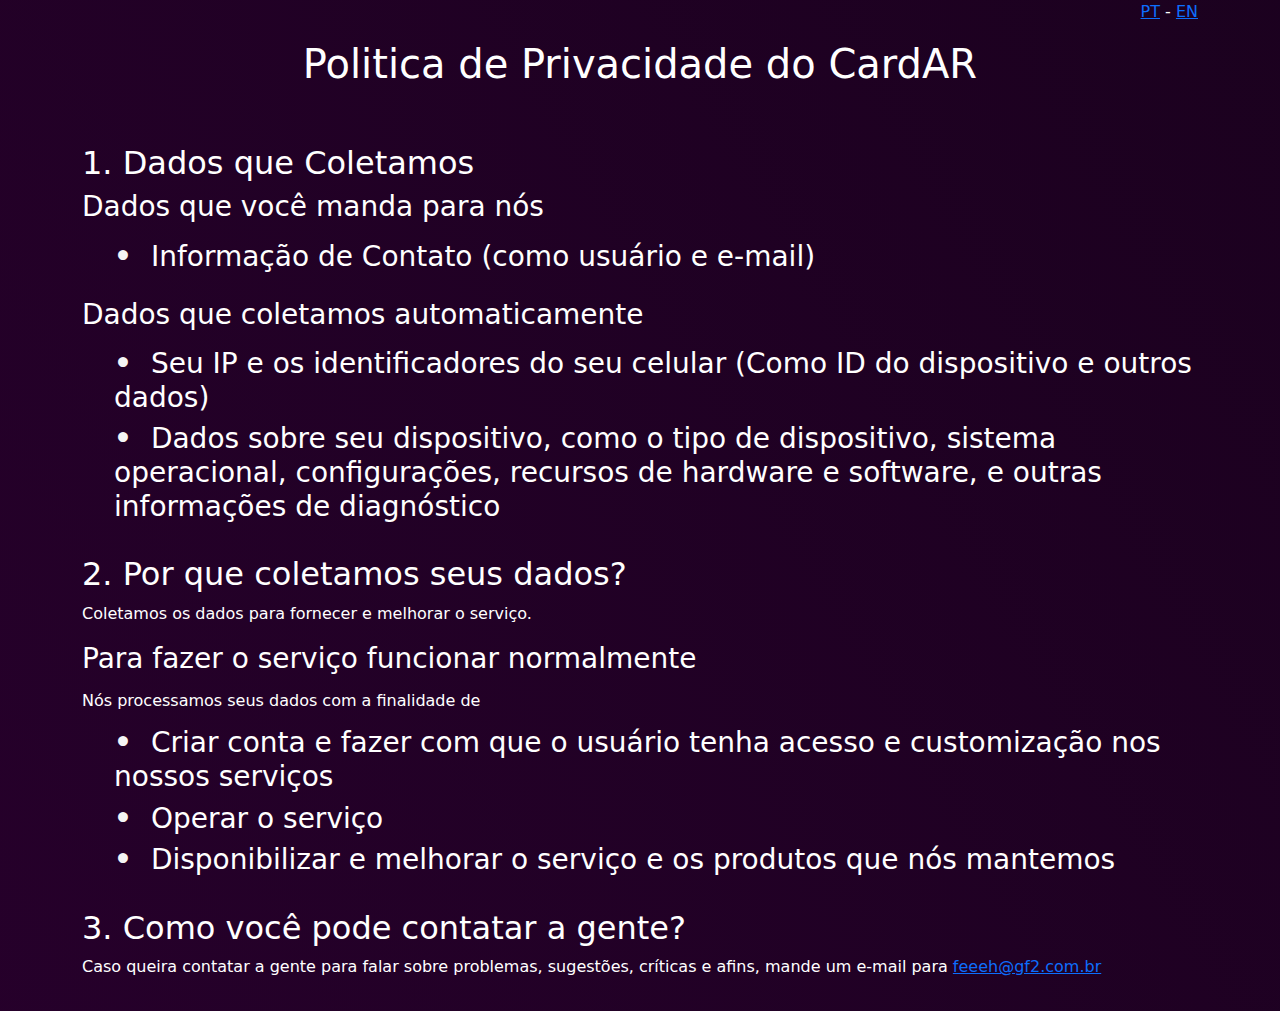
==== cardar/privacy.html @ 071473d6 "Initial Commit" ====
<!DOCTYPE html>
<html lang="en">
<head>
    <meta charset="UTF-8">
    <meta http-equiv="X-UA-Compatible" content="IE=edge">
    <meta name="viewport" content="width=device-width, initial-scale=1.0">
    <title>Politica de Privacidade - CardAR</title>
    <link rel="stylesheet" href="/assets/css/bootstrap.min.css" />
    <link rel="stylesheet" href="/assets/css/custom.css" />
</head>
<body>
    <div class="container">
    <div class="d-flex flex-column align-items-end">
        <div class="row">
            <p class="text-white"><a href="">PT</a> - <a href="">EN</a></p>
        </div>
      </div>

        <div class="row">
            <h1 class="text-white text-center">Politica de Privacidade do CardAR</h1>
        </div>
        <div class="row mt-5">
            <h2 class="text-white">1. Dados que Coletamos</h2>
            <h3 class="text-white fw-normal">Dados que você manda para nós</p>
            <ul>
                <li class="text-white fw-light">
                    Informação de Contato (como usuário e e-mail)
                </li>
            </ul>
            <h3 class="text-white fw-normal">Dados que coletamos automaticamente</p>
                <ul>
                    <li class="text-white fw-light">
                        Seu IP e os identificadores do seu celular (Como ID do dispositivo e outros dados)
                    </li>
                    <li class="text-white fw-light mt-2">
                        Dados sobre seu dispositivo, como o tipo de dispositivo, sistema operacional, configurações, recursos de hardware e software, e outras informações de diagnóstico
                    </li>
                </ul>
        </div>
        <div class="row mt-2">
            <h2 class="text-white">2. Por que coletamos seus dados?</h2>
            <p class="lead fs-6 text-white">
                Coletamos os dados para fornecer e melhorar o serviço.
            </p>
            <h3 class="text-white fw-normal">Para fazer o serviço funcionar normalmente</p>
            <p class="fs-6 text-white">
                Nós processamos seus dados com a finalidade de
            </p>
            <ul>
                <li class="text-white fw-light">
                    Criar conta e fazer com que o usuário tenha acesso e customização nos nossos serviços
                </li>
                <li class="text-white fw-light  mt-2">
                    Operar o serviço
                </li>
                <li class="text-white fw-light  mt-2">
                    Disponibilizar e melhorar o serviço e os produtos que nós mantemos
                </li>
            </ul>
        </div>
        <div class="row mt-2">
            <h2 class="text-white">3. Como você pode contatar a gente?</h2>
            <p class="fs-6 text-white">
                Caso queira contatar a gente para falar sobre problemas, sugestões, críticas e afins, mande um e-mail para <a href="mailto:feeeh@gf2.com.br">feeeh@gf2.com.br</a>
            </p>
            <ul>
        </div>
      </div>
      </div>
      
    <script src="./assets/js/bootstrap.bundle.min.js"></script>
    <script src="./assets/js/jquery-3.6.0.slim.min.js"></script>
</body>
</html>
---- assets/css/custom.css ----
html, 
body{
    height: 100%;
    background: linear-gradient(60deg, rgba(28,0,31,1) 0%, rgba(40,0,45,1) 15%, rgba(12,2,14,1) 85%, rgba(13,3,54,1) 100%);
    background-size: 400% 400%;
    animation: gradient 15s ease infinite
}

@keyframes gradient {
	0% {
		background-position: 0% 50%;
	}
	50% {
		background-position: 100% 50%;
	}
	100% {
		background-position: 0% 50%;
	}
}

ul {
	list-style: none; /* Remove default bullets */
  }
  
  ul li::before {
	content: "\2022";  /* Add content: \2022 is the CSS Code/unicode for a bullet */
	color: whitesmoke; /* Change the color */
	font-weight: bold; /* If you want it to be bold */
	display: inline-block; /* Needed to add space between the bullet and the text */
	width: 1em; /* Also needed for space (tweak if needed) */
  }
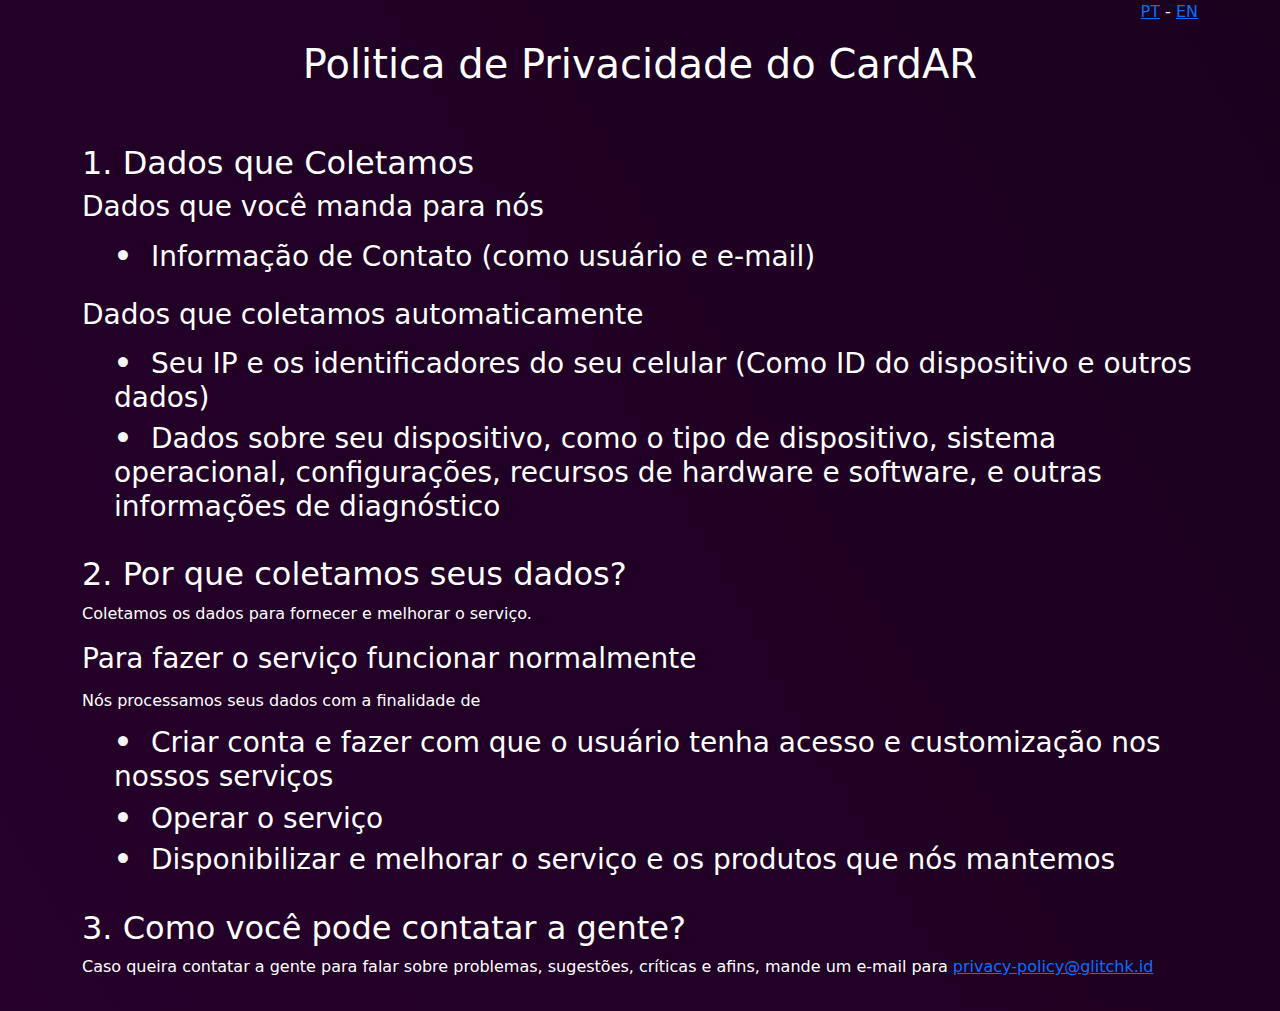
==== commit 0f618fb3: "Email Privacy Policy" ====
--- a/cardar/privacy.html
+++ b/cardar/privacy.html
@@ -61,7 +61,7 @@
         <div class="row mt-2">
             <h2 class="text-white">3. Como você pode contatar a gente?</h2>
             <p class="fs-6 text-white">
-                Caso queira contatar a gente para falar sobre problemas, sugestões, críticas e afins, mande um e-mail para <a href="mailto:feeeh@gf2.com.br">feeeh@gf2.com.br</a>
+                Caso queira contatar a gente para falar sobre problemas, sugestões, críticas e afins, mande um e-mail para <a href="mailto:privacy-policy@glitchk.id">privacy-policy@glitchk.id</a>
             </p>
             <ul>
         </div>
